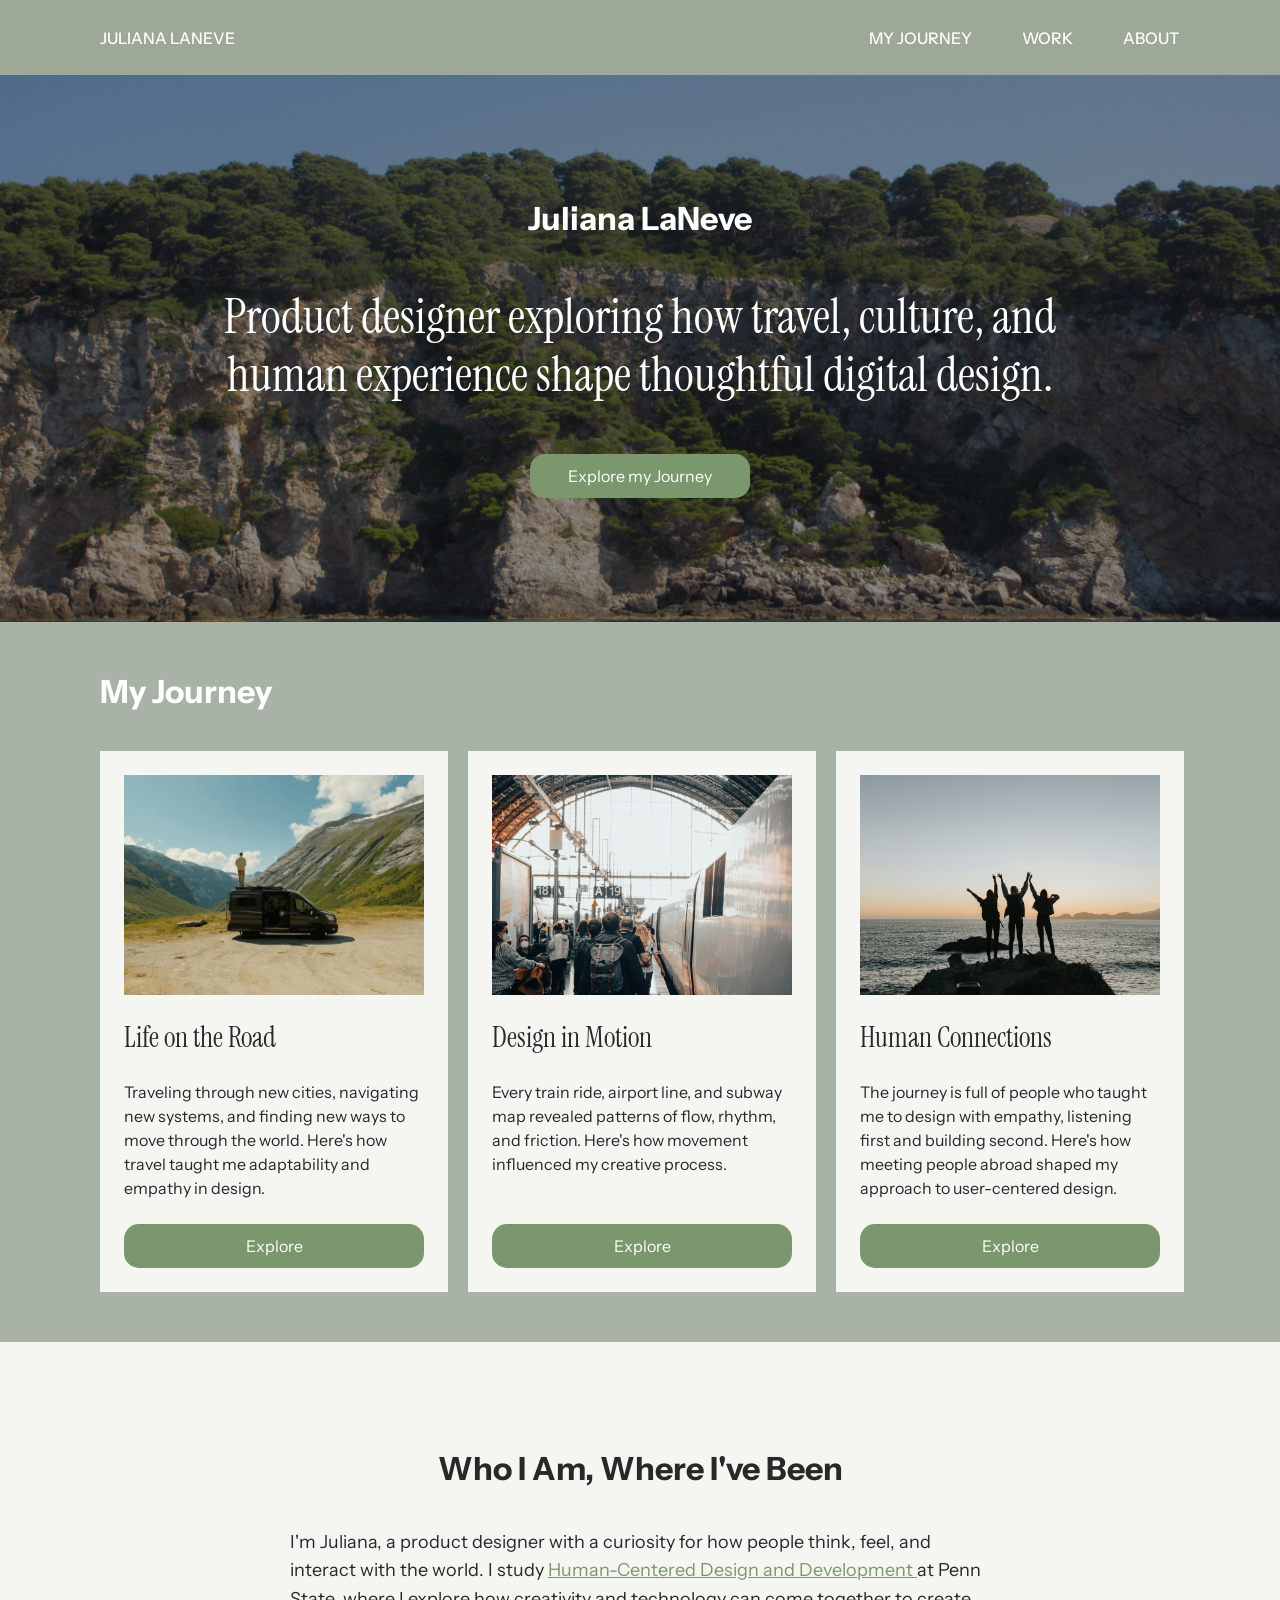
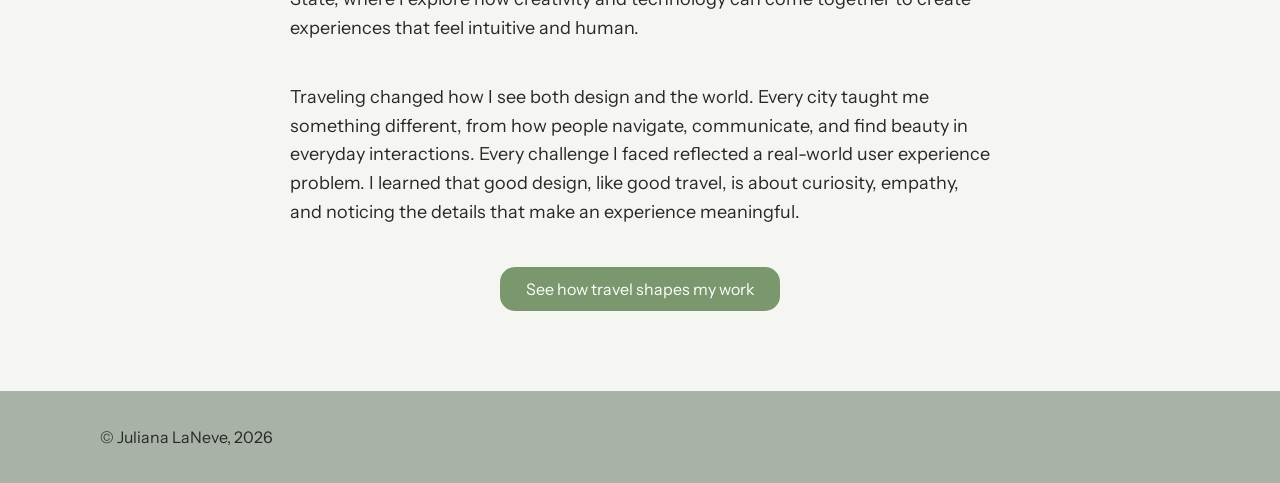
==== index.html @ 27278497 "first commit" ====
<!DOCTYPE html>
<html lang="en">
  <head>
    <meta charset="UTF-8" />
    <meta name="viewport" content="width=device-width, initial-scale=1.0" />
    <title>Juliana LaNeve</title>

    <link rel="stylesheet" href="styles.css" />

    <link
      rel="icon"
      href="data:image/svg+xml,<svg xmlns='http://www.w3.org/2000/svg' viewBox='0 0 100 100'><rect width='100' height='100' rx='22' fill='%23ecfdf5'/><path d='M78 20C42 20 22 38 22 62c0 8 3 14 3 14s16-30 52-42c0 0-26 16-38 42 22 8 43-6 47-30 2-13-8-26-8-26Z' fill='%23059669'/></svg>"
    />

    <link rel="preconnect" href="https://fonts.googleapis.com" />
    <link rel="preconnect" href="https://fonts.gstatic.com" crossorigin />
    <link
      href="https://fonts.googleapis.com/css2?family=Instrument+Sans:ital,wght@0,400..700;1,400..700&family=Instrument+Serif:ital@0;1&display=swap"
      rel="stylesheet"
    />
  </head>

  <body>
    <nav>
      <a href="#Home" class="logo-link">
        <h1>JULIANA LANEVE</h1>
      </a>

      <ul class="menu">
        <li><a href="#Journey">MY JOURNEY</a></li>
        <li><a href="#Work">WORK</a></li>
        <li><a href="#About">ABOUT</a></li>
      </ul>
    </nav>

    <section class="hero">
      <div class="hero-content">
        <h2>Juliana LaNeve</h2>

        <h3>
          Product designer exploring how travel, culture, and human experience
          shape thoughtful digital design.
        </h3>

        <a href="#Journey">
          <button>Explore my Journey</button>
        </a>
      </div>
    </section>

    <section id="Journey">
      <h2>My Journey</h2>

      <div class="card-list">
        <div class="card">
          <img src="images/van_pic.png" alt="Life on the Road" />

          <h3>Life on the Road</h3>

          <p>
            Traveling through new cities, navigating new systems, and finding
            new ways to move through the world. Here's how travel taught me
            adaptability and empathy in design.
          </p>

          <button>Explore</button>
        </div>

        <div class="card">
          <img src="images/transport_pic.jpg" alt="Design in Motion" />

          <h3>Design in Motion</h3>

          <p>
            Every train ride, airport line, and subway map revealed patterns of
            flow, rhythm, and friction. Here's how movement influenced my
            creative process.
          </p>

          <button>Explore</button>
        </div>

        <div class="card">
          <img
            src="images/connections_pic.jpg"
            alt="Human Connections"
            class="connections-img"
          />

          <h3>Human Connections</h3>

          <p>
            The journey is full of people who taught me to design with empathy,
            listening first and building second. Here's how meeting people
            abroad shaped my approach to user-centered design.
          </p>

          <button>Explore</button>
        </div>
      </div>
    </section>

    <section id="About">
      <div class="about-content">
        <h2>Who I Am, Where I've Been</h2>

        <p>
          I'm Juliana, a product designer with a curiosity for how people think,
          feel, and interact with the world. I study
          <a
            href="https://bulletins.psu.edu/undergraduate/colleges/information-sciences-technology/human-centered-design-development-bs/"
            target="_blank"
          >
            Human-Centered Design and Development
          </a>
          at Penn State, where I explore how creativity and technology can come
          together to create experiences that feel intuitive and human.
        </p>

        <p>
          Traveling changed how I see both design and the world. Every city
          taught me something different, from how people navigate, communicate,
          and find beauty in everyday interactions. Every challenge I faced
          reflected a real-world user experience problem. I learned that good
          design, like good travel, is about curiosity, empathy, and noticing
          the details that make an experience meaningful.
        </p>

        <button>See how travel shapes my work</button>
      </div>
    </section>

    <footer>
      <p>© Juliana LaNeve, 2026</p>
    </footer>
  </body>
</html>
---- styles.css ----
html {
  scroll-behavior: smooth;
}

body {
  margin: 0;
  background-color: #e8eae3;
  color: #282828;
  font-family: "Instrument Sans", sans-serif;
}

/* ---------------- NAVBAR ---------------- */

nav {
  display: flex;
  justify-content: space-between;
  align-items: center;

  height: 75px;
  padding: 0 100px;

  background: #9da897;
  box-shadow: 0 1px 5.3px rgba(0, 0, 0, 1);
}

.logo-link {
  text-decoration: none;
  color: inherit;
  transition: opacity 0.3s ease;
}

.logo-link:hover {
  opacity: 0.8;
}


nav h1 { /* Juliana LaNeve button - home */
  margin: 0;

  color: white;
  font-family: "Instrument Sans", sans-serif;
  font-size: 16px;
  font-weight: 500;
}

.menu {
  display: flex;
  gap: 50px;

  margin: 0;
  padding: 0;
  list-style: none;
}

.menu a { /* navbar buttons */
  color: white;
  text-decoration: none;

  font-family: "Instrument Sans", sans-serif;
  font-size: 16px;
  font-weight: 500;
  transition: opacity 0.3s ease;
}

.menu a:hover {
  opacity: 0.8;
}

/* ---------------- HERO ---------------- */

.hero {
  display: flex;
  justify-content: center;
  align-items: center;

  height: 447px;
  padding: 50px;

  background-image: linear-gradient(
      rgba(0, 0, 0, 0.45),
      rgba(0, 0, 0, 0.45)
    ),
    url("images/mountains_pic.jpg");

  background-size: cover;
  background-position: center;
}

.hero-content {
  display: flex;
  flex-direction: column;
  justify-content: center;
  align-items: center;

  max-width: 872px;
  gap: 50px;
  text-align: center;
}

.hero h2 {
  margin: 0;

  color: white;
  font-size: 32px;
  font-weight: 700;
}

.hero h3 {
  margin: 0;

  color: white;

  font-family: "Instrument Serif", serif;
  font-size: 48px;
  font-weight: 400;
  line-height: 1.2;
}

/* ---------------- BUTTONS ---------------- */

button {
  width: 220px;
  height: 44px;

  border: none;
  border-radius: 15px;

  background: #7b976d;
  color: white;

  font-family: "Instrument Sans", sans-serif;
  font-size: 16px;

  cursor: pointer;

  transition: 0.3s;
}

button:hover {
  background: #627b56;
}

/* ---------------- JOURNEY ---------------- */

#Journey {
  background-color: #a9b2a6;

  padding: 50px 100px;
}

#Journey h2 {
  color: white;

  margin-top: 0;
  margin-bottom: 40px;

  font-size: 32px;
  font-weight: 700;
}

.card-list {
  display: flex;
  gap: 20px;
}

.card {
  display: flex;
  flex-direction: column;

  min-width: 300px;
  flex: 1;

  gap: 24px;
  padding: 24px;

  background: #f5f5f2;
  overflow: hidden;
}

.card img {
  width: 100%;
  height: 220px;
  object-fit: cover;
}

/* connections image crop */
.connections-img {
  object-position: center bottom;
}

.card h3 {
  margin: 0;

  font-family: "Instrument Serif", serif;
  font-size: 28px;
  font-weight: 400;

  color: #282828;
}

.card p {
  margin: 0;

  color: #282828;

  line-height: 1.5;
  flex-grow: 1;
}

.card button {
  width: 100%;
}

/* ---------------- ABOUT ---------------- */

#About {
  background: #f5f5f2;

  padding: 80px 100px;
}

.about-content {
  max-width: 700px;
  margin: 0 auto;

  text-align: center;
}

.about-content h2 {
  font-size: 32px;
  font-weight: 700;

  margin-bottom: 40px;
}

.about-content p {
  font-size: 18px;
  line-height: 1.6;

  text-align: left;

  margin-bottom: 40px;
}

.about-content a {
  color: #7b976d;
}

.about-content button {
  width: 280px;
}

/* ---------------- FOOTER ---------------- */

footer {
  background: #a9b2a6;

  padding: 20px 100px;

  color: #282828;
}

/* ---------------- RESPONSIVE ---------------- */

@media (max-width: 900px) {
  nav {
    flex-direction: column;
    justify-content: center;
    gap: 15px;

    padding: 20px;
    height: auto;
  }

  .menu {
    gap: 20px;
  }

  .hero h3 {
    font-size: 42px;
  }

  #Journey,
  #About {
    padding: 40px 20px;
  }

  .card-list {
    flex-direction: column;
  }
}
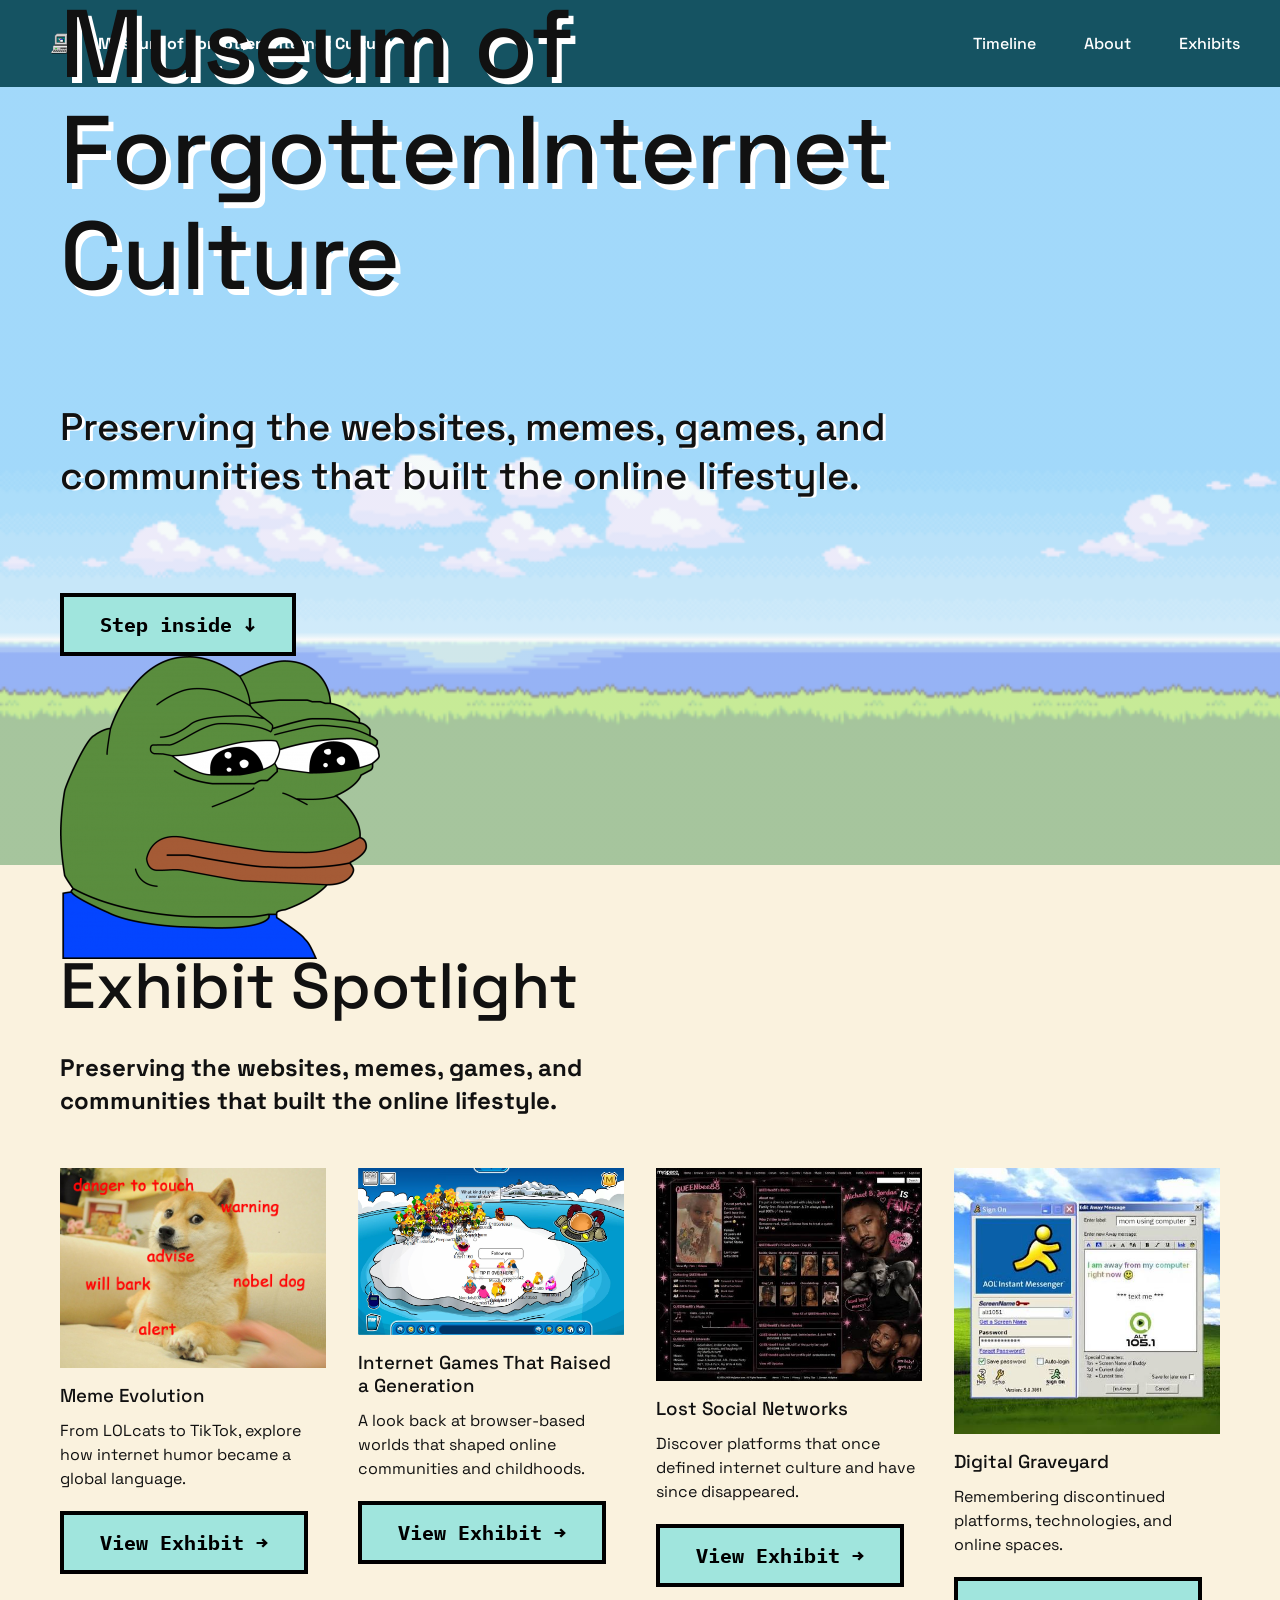
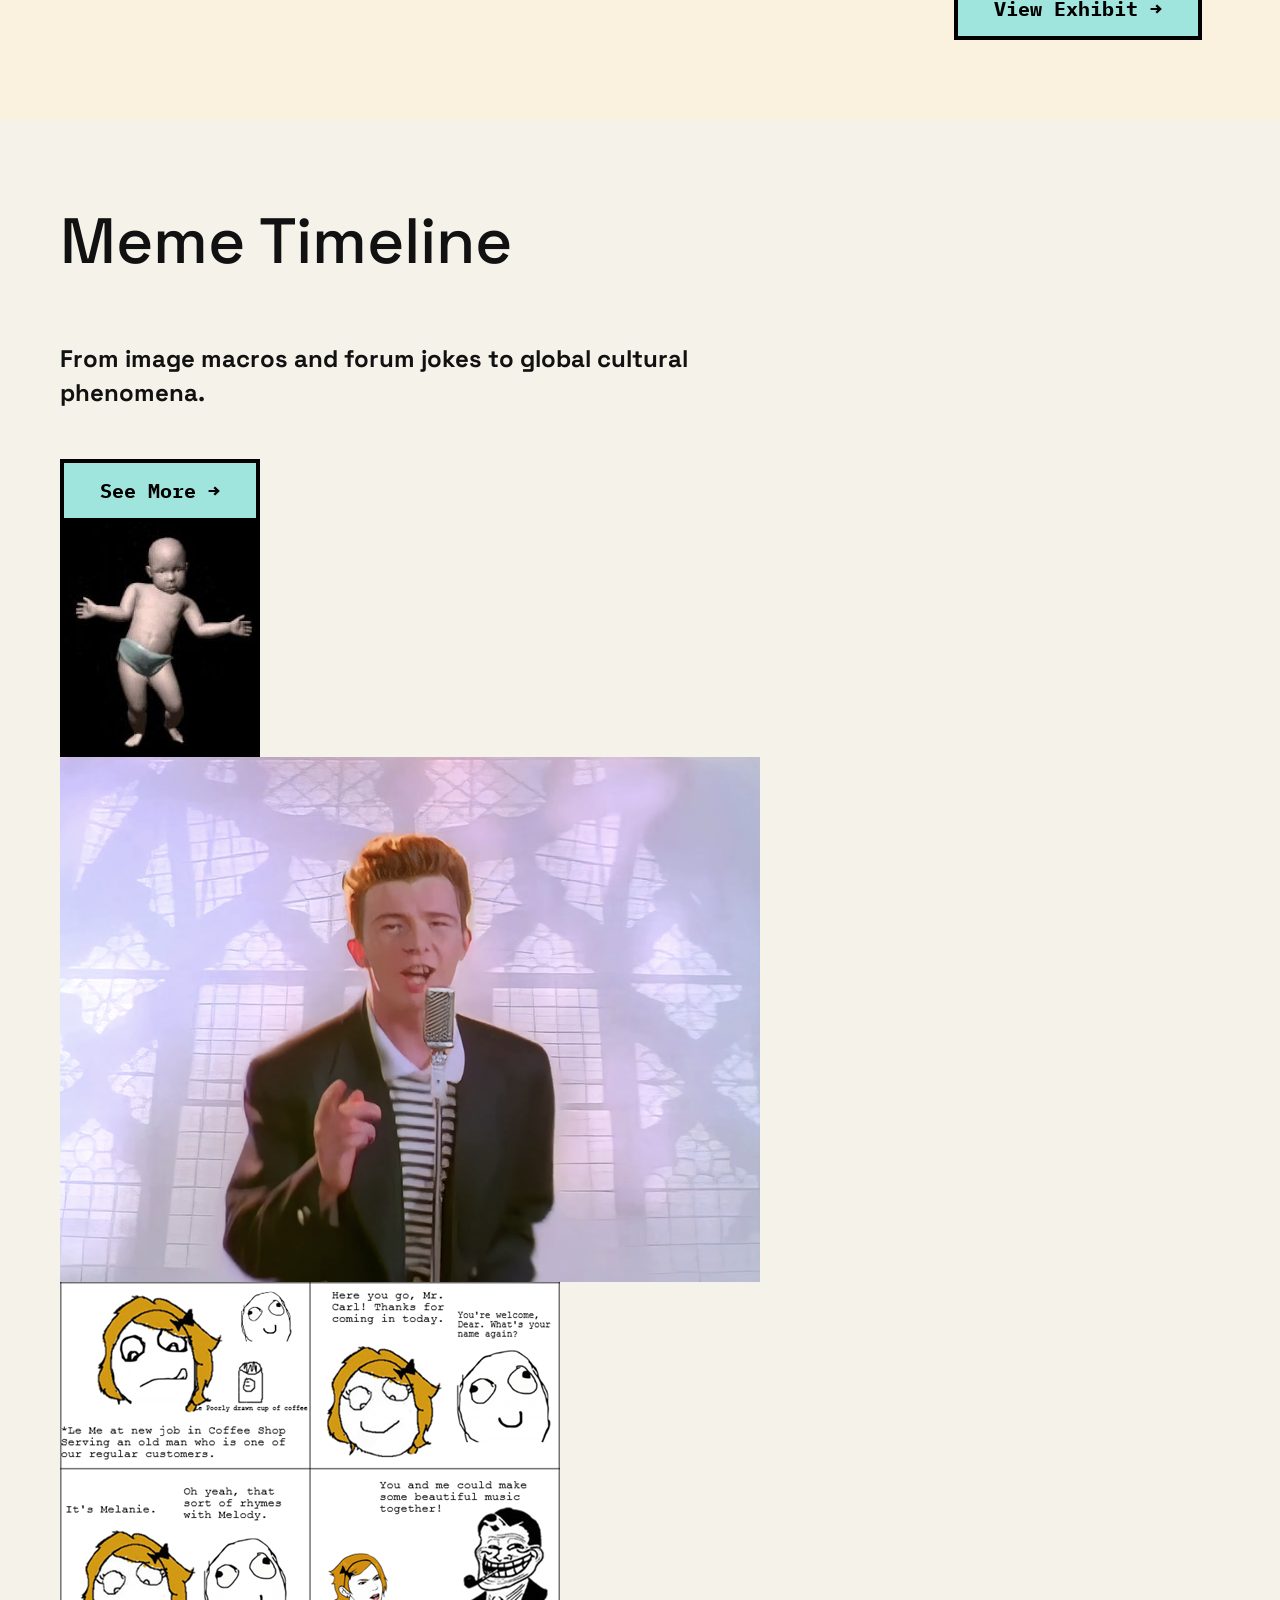
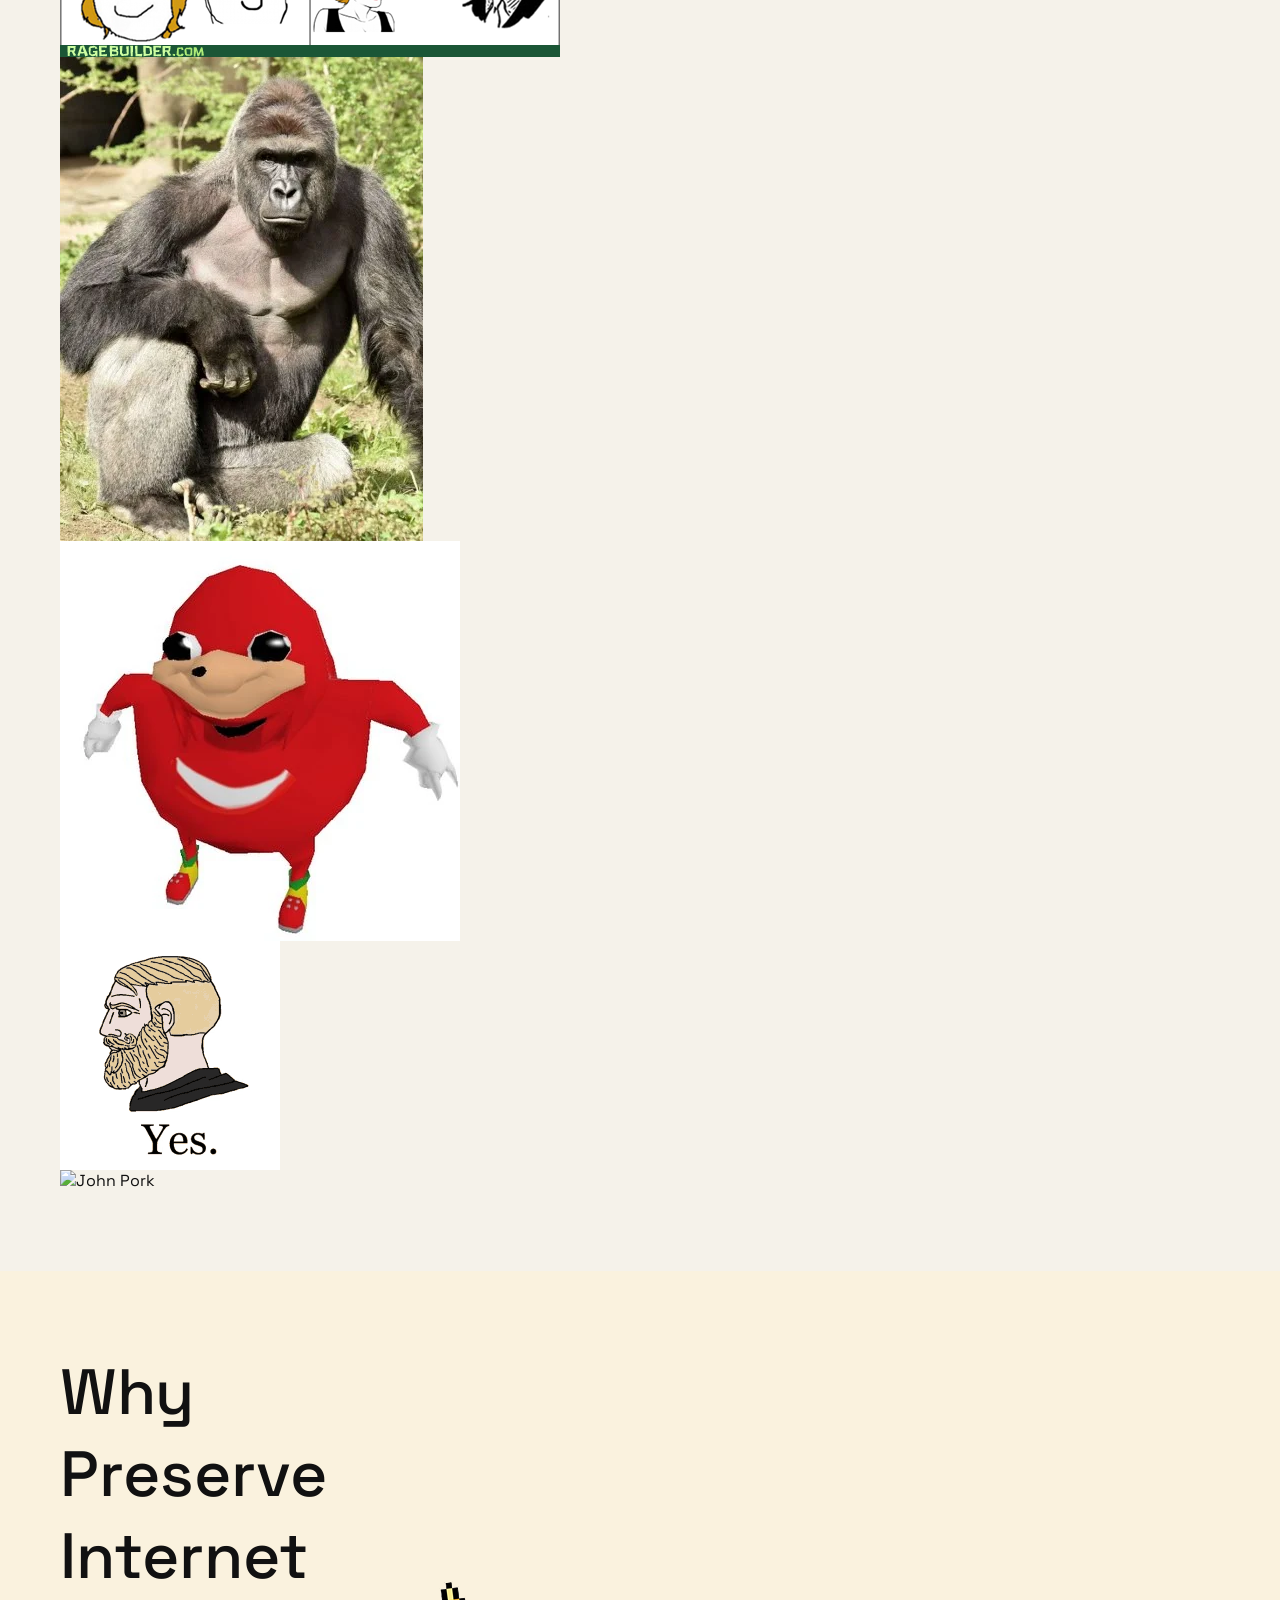
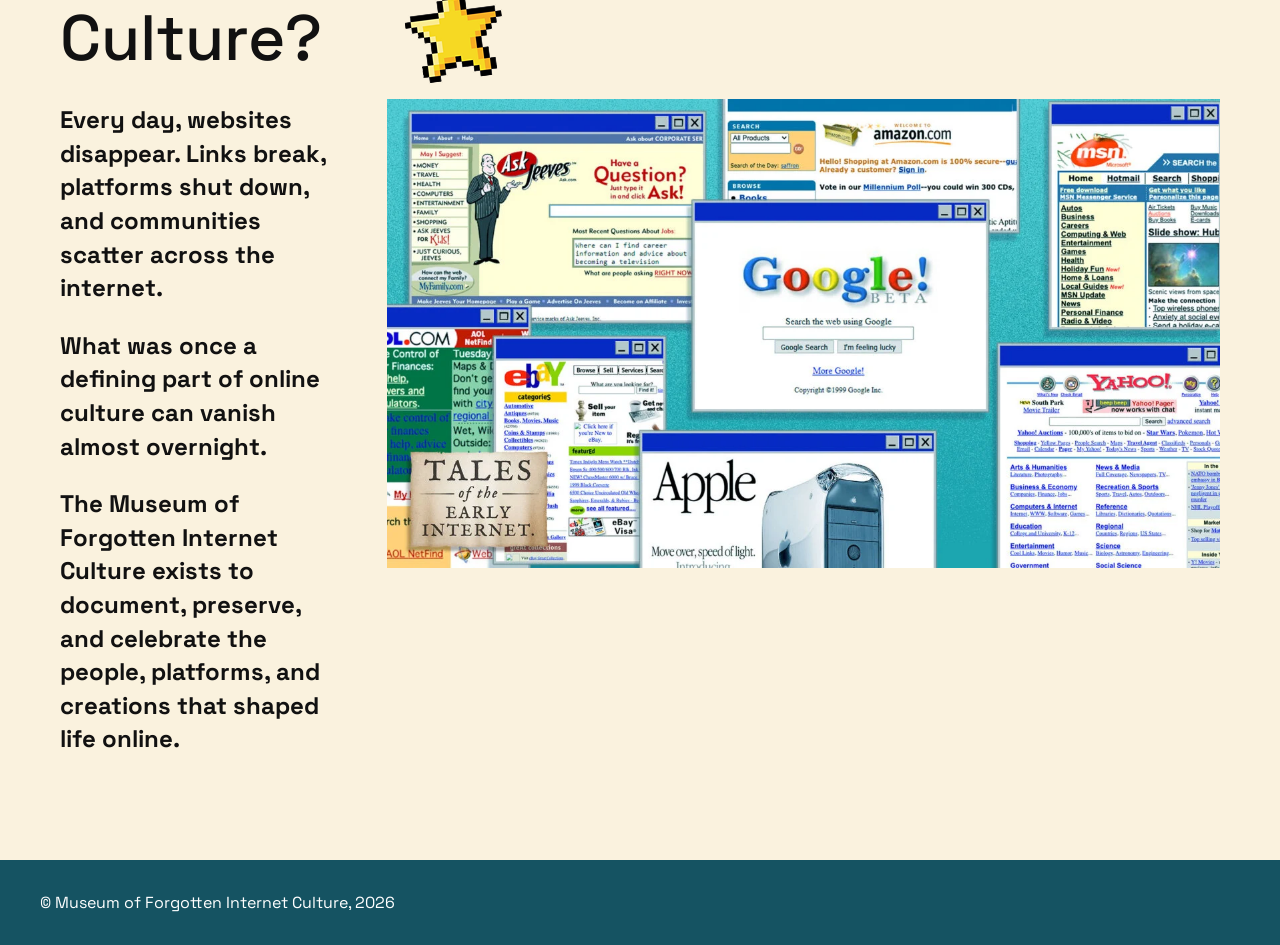
==== commit e432229d: "fix" ====
--- a/index.html
+++ b/index.html
@@ -1,137 +1,164 @@
 <!DOCTYPE html>
 <html lang="en">
-  <head>
-    <meta charset="UTF-8" />
-    <meta name="viewport" content="width=device-width, initial-scale=1.0" />
-    <title>Juliana LaNeve</title>
+<head>
+    <meta charset="UTF-8">
+    <meta name="viewport" content="width=device-width, initial-scale=1.0">
+    <title>Museum of Forgotten Internet Culture</title>
 
-    <link rel="stylesheet" href="styles.css" />
+    <link rel="stylesheet" href="styles.css">
+    <link rel="stylesheet" href="home.css">
 
-    <link
-      rel="icon"
-      href="data:image/svg+xml,<svg xmlns='http://www.w3.org/2000/svg' viewBox='0 0 100 100'><rect width='100' height='100' rx='22' fill='%23ecfdf5'/><path d='M78 20C42 20 22 38 22 62c0 8 3 14 3 14s16-30 52-42c0 0-26 16-38 42 22 8 43-6 47-30 2-13-8-26-8-26Z' fill='%23059669'/></svg>"
-    />
+    <link rel="preconnect" href="https://fonts.googleapis.com">
+    <link rel="preconnect" href="https://fonts.gstatic.com" crossorigin>
 
-    <link rel="preconnect" href="https://fonts.googleapis.com" />
-    <link rel="preconnect" href="https://fonts.gstatic.com" crossorigin />
-    <link
-      href="https://fonts.googleapis.com/css2?family=Instrument+Sans:ital,wght@0,400..700;1,400..700&family=Instrument+Serif:ital@0;1&display=swap"
-      rel="stylesheet"
-    />
-  </head>
+    <link href="https://fonts.googleapis.com/css2?family=IBM+Plex+Mono:wght@700&family=Space+Grotesk:wght@400;500;700&display=swap" rel="stylesheet">
+</head>
 
-  <body>
-    <nav>
-      <a href="#Home" class="logo-link">
-        <h1>JULIANA LANEVE</h1>
-      </a>
+<body>
 
-      <ul class="menu">
-        <li><a href="#Journey">MY JOURNEY</a></li>
-        <li><a href="#Work">WORK</a></li>
-        <li><a href="#About">ABOUT</a></li>
-      </ul>
-    </nav>
+    <!-- NAVBAR -->
+
+    <header class="navbar">
+        <a href="home.html" class="logo">
+            <img src="images/icon1.png" alt="Museum Logo">
+            <span>Museum of Forgotten Internet Culture</span>
+        </a>
+
+        <nav>
+            <ul class="nav-links">
+                <li><a href="#timeline">Timeline</a></li>
+                <li><a href="#about">About</a></li>
+                <li><a href="#exhibits">Exhibits</a></li>
+            </ul>
+        </nav>
+    </header>
+
+
+    <!-- HERO -->
 
     <section class="hero">
-      <div class="hero-content">
-        <h2>Juliana LaNeve</h2>
+        <div class="hero-content">
+            <h1>Museum of ForgottenInternet Culture</h1>
+            <p>Preserving the websites, memes, games, and communities that built the online lifestyle.</p>
 
-        <h3>
-          Product designer exploring how travel, culture, and human experience
-          shape thoughtful digital design.
-        </h3>
+            <button class="retro-btn">Step inside ↓</button>
+        </div>
+        <img src="images/pepe.png" alt="Pepe" class="hero-pepe">
 
-        <a href="#Journey">
-          <button>Explore my Journey</button>
-        </a>
-      </div>
     </section>
 
-    <section id="Journey">
-      <h2>My Journey</h2>
 
-      <div class="card-list">
-        <div class="card">
-          <img src="images/van_pic.png" alt="Life on the Road" />
+    <!-- EXHIBITS -->
 
-          <h3>Life on the Road</h3>
+    <section class="section" id="exhibits">
+        <h2 class="section-title">Exhibit Spotlight</h2>
+        <p class="section-body">Preserving the websites, memes, games, and communities that built the online lifestyle.</p>
 
-          <p>
-            Traveling through new cities, navigating new systems, and finding
-            new ways to move through the world. Here's how travel taught me
-            adaptability and empathy in design.
-          </p>
+        <div class="card-grid">
 
-          <button>Explore</button>
+            <article class="card">
+                <img src="images/doge.jpg" alt="Doge">
+
+                <h3>Meme Evolution</h3>
+                <p>From LOLcats to TikTok, explore how internet humor became a global language.</p>
+
+                <button class="retro-btn">View Exhibit →</button>
+            </article>
+
+            <article class="card">
+                <img src="images/club_penguin.png" alt="Club Penguin">
+
+                <h3>Internet Games That Raised a Generation</h3>
+                <p>A look back at browser-based worlds that shaped online communities and childhoods.</p>
+
+                <button class="retro-btn">View Exhibit →</button>
+            </article>
+
+            <article class="card">
+                <img src="images/myspace.jpg" alt="MySpace">
+
+                <h3>Lost Social Networks</h3>
+                <p>Discover platforms that once defined internet culture and have since disappeared.</p>
+
+                <button class="retro-btn">View Exhibit →</button>
+            </article>
+
+            <article class="card">
+                <img src="images/aolimage.jpg" alt="AOL">
+
+                <h3>Digital Graveyard</h3>
+                <p>Remembering discontinued platforms, technologies, and online spaces.</p>
+
+                <button class="retro-btn">View Exhibit →</button>
+            </article>
+
         </div>
 
-        <div class="card">
-          <img src="images/transport_pic.jpg" alt="Design in Motion" />
+    </section>
 
-          <h3>Design in Motion</h3>
 
-          <p>
-            Every train ride, airport line, and subway map revealed patterns of
-            flow, rhythm, and friction. Here's how movement influenced my
-            creative process.
-          </p>
+    <!-- TIMELINE -->
 
-          <button>Explore</button>
+    <section class="timeline-section" id="timeline">
+
+        <h2 class="section-title"> Meme Timeline</h2>
+        <p class="section-body">From image macros and forum jokes to global cultural phenomena.</p>
+
+        <button class="retro-btn">See More →</button>
+
+        <div class="timeline-container">
+            <div class="timeline-images">
+
+                <img src="images/dance_baby.jpg" alt="Dancing Baby">
+                <img src="images/rickroll.png" alt="Rickroll">
+                <img src="images/rage_comic.png" alt="Rage Comic">
+                <img src="images/harambe_img.png" alt="Harambe">
+                <img src="images/knuckles_image.png" alt="Knuckles">
+                <img src="images/yes_image.png" alt="Yes">
+                <img src="johnpork.png" alt="John Pork">
+
+            </div>
         </div>
 
-        <div class="card">
-          <img
-            src="images/connections_pic.jpg"
-            alt="Human Connections"
-            class="connections-img"
-          />
-
-          <h3>Human Connections</h3>
-
-          <p>
-            The journey is full of people who taught me to design with empathy,
-            listening first and building second. Here's how meeting people
-            abroad shaped my approach to user-centered design.
-          </p>
-
-          <button>Explore</button>
-        </div>
-      </div>
     </section>
 
-    <section id="About">
-      <div class="about-content">
-        <h2>Who I Am, Where I've Been</h2>
 
-        <p>
-          I'm Juliana, a product designer with a curiosity for how people think,
-          feel, and interact with the world. I study
-          <a
-            href="https://bulletins.psu.edu/undergraduate/colleges/information-sciences-technology/human-centered-design-development-bs/"
-            target="_blank"
-          >
-            Human-Centered Design and Development
-          </a>
-          at Penn State, where I explore how creativity and technology can come
-          together to create experiences that feel intuitive and human.
-        </p>
 
-        <p>
-          Traveling changed how I see both design and the world. Every city
-          taught me something different, from how people navigate, communicate,
-          and find beauty in everyday interactions. Every challenge I faced
-          reflected a real-world user experience problem. I learned that good
-          design, like good travel, is about curiosity, empathy, and noticing
-          the details that make an experience meaningful.
-        </p>
+    <!-- ABOUT -->
 
-        <button>See how travel shapes my work</button>
-      </div>
+    <section class="section about-section" id="about">
+
+        <div class="about-text">
+
+            <h2 class="section-title">Why Preserve Internet Culture?</h2>
+
+            <p>Every day, websites disappear. Links break, platforms shut down, 
+                and communities scatter across the internet.
+            </p>
+
+            <p>What was once a defining part of online culture can vanish almost overnight.</p>
+
+            <p>The Museum of Forgotten Internet Culture exists to
+                document, preserve, and celebrate the people,
+                platforms, and creations that shaped life online.
+            </p>
+
+        </div>
+
+        <div class="about-graphics">
+
+            <img src="images/pixelstar.png" alt="Pixel Star" class="star">
+            <img src="images/oldinternet.png" alt="Old Internet" class="oldinternet">
+
+        </div>
+
     </section>
 
-    <footer>
-      <p>© Juliana LaNeve, 2026</p>
-    </footer>
-  </body>
+
+
+    <!-- FOOTER -->
+
+    <footer> © Museum of Forgotten Internet Culture, 2026</footer>
+
+</body>
 </html>
--- a/styles.css
+++ b/styles.css
@@ -1,291 +1,226 @@
+/* =========================
+   RESET
+========================= */
+
+* {
+    margin: 0;
+    padding: 0;
+    box-sizing: border-box;
+}
+
+img {
+    display: block;
+    max-width: 100%;
+}
+
 html {
-  scroll-behavior: smooth;
-}
+    scroll-behavior: smooth;
+}
+
+/* =========================
+   GLOBAL
+========================= */
 
 body {
-  margin: 0;
-  background-color: #e8eae3;
-  color: #282828;
-  font-family: "Instrument Sans", sans-serif;
-}
-
-/* ---------------- NAVBAR ---------------- */
-
-nav {
-  display: flex;
-  justify-content: space-between;
-  align-items: center;
-
-  height: 75px;
-  padding: 0 100px;
-
-  background: #9da897;
-  box-shadow: 0 1px 5.3px rgba(0, 0, 0, 1);
-}
-
-.logo-link {
-  text-decoration: none;
-  color: inherit;
-  transition: opacity 0.3s ease;
-}
-
-.logo-link:hover {
-  opacity: 0.8;
-}
-
-
-nav h1 { /* Juliana LaNeve button - home */
-  margin: 0;
-
-  color: white;
-  font-family: "Instrument Sans", sans-serif;
-  font-size: 16px;
-  font-weight: 500;
-}
-
-.menu {
-  display: flex;
-  gap: 50px;
-
-  margin: 0;
-  padding: 0;
-  list-style: none;
-}
-
-.menu a { /* navbar buttons */
-  color: white;
-  text-decoration: none;
-
-  font-family: "Instrument Sans", sans-serif;
-  font-size: 16px;
-  font-weight: 500;
-  transition: opacity 0.3s ease;
-}
-
-.menu a:hover {
-  opacity: 0.8;
-}
-
-/* ---------------- HERO ---------------- */
-
-.hero {
-  display: flex;
-  justify-content: center;
-  align-items: center;
-
-  height: 447px;
-  padding: 50px;
-
-  background-image: linear-gradient(
-      rgba(0, 0, 0, 0.45),
-      rgba(0, 0, 0, 0.45)
-    ),
-    url("images/mountains_pic.jpg");
-
-  background-size: cover;
-  background-position: center;
-}
-
-.hero-content {
-  display: flex;
-  flex-direction: column;
-  justify-content: center;
-  align-items: center;
-
-  max-width: 872px;
-  gap: 50px;
-  text-align: center;
-}
-
-.hero h2 {
-  margin: 0;
-
-  color: white;
-  font-size: 32px;
-  font-weight: 700;
-}
-
-.hero h3 {
-  margin: 0;
-
-  color: white;
-
-  font-family: "Instrument Serif", serif;
-  font-size: 48px;
-  font-weight: 400;
-  line-height: 1.2;
-}
-
-/* ---------------- BUTTONS ---------------- */
-
-button {
-  width: 220px;
-  height: 44px;
-
-  border: none;
-  border-radius: 15px;
-
-  background: #7b976d;
-  color: white;
-
-  font-family: "Instrument Sans", sans-serif;
-  font-size: 16px;
-
-  cursor: pointer;
-
-  transition: 0.3s;
-}
-
-button:hover {
-  background: #627b56;
-}
-
-/* ---------------- JOURNEY ---------------- */
-
-#Journey {
-  background-color: #a9b2a6;
-
-  padding: 50px 100px;
-}
-
-#Journey h2 {
-  color: white;
-
-  margin-top: 0;
-  margin-bottom: 40px;
-
-  font-size: 32px;
-  font-weight: 700;
-}
-
-.card-list {
-  display: flex;
-  gap: 20px;
-}
-
-.card {
-  display: flex;
-  flex-direction: column;
-
-  min-width: 300px;
-  flex: 1;
-
-  gap: 24px;
-  padding: 24px;
-
-  background: #f5f5f2;
-  overflow: hidden;
-}
-
-.card img {
-  width: 100%;
-  height: 220px;
-  object-fit: cover;
-}
-
-/* connections image crop */
-.connections-img {
-  object-position: center bottom;
-}
-
-.card h3 {
-  margin: 0;
-
-  font-family: "Instrument Serif", serif;
-  font-size: 28px;
-  font-weight: 400;
-
-  color: #282828;
-}
-
-.card p {
-  margin: 0;
-
-  color: #282828;
-
-  line-height: 1.5;
-  flex-grow: 1;
-}
-
-.card button {
-  width: 100%;
-}
-
-/* ---------------- ABOUT ---------------- */
-
-#About {
-  background: #f5f5f2;
-
-  padding: 80px 100px;
-}
-
-.about-content {
-  max-width: 700px;
-  margin: 0 auto;
-
-  text-align: center;
-}
-
-.about-content h2 {
-  font-size: 32px;
-  font-weight: 700;
-
-  margin-bottom: 40px;
-}
-
-.about-content p {
-  font-size: 18px;
-  line-height: 1.6;
-
-  text-align: left;
-
-  margin-bottom: 40px;
-}
-
-.about-content a {
-  color: #7b976d;
-}
-
-.about-content button {
-  width: 280px;
-}
-
-/* ---------------- FOOTER ---------------- */
+    background: #FAF2DE;
+    color: #111111;
+    font-family: "Space Grotesk", sans-serif;
+    overflow-x: hidden;
+}
+
+main {
+    width: 100%;
+}
+
+section {
+    width: 100%;
+}
+
+a {
+    text-decoration: none;
+    color: inherit;
+}
+
+ul {
+    list-style: none;
+}
+
+/* =========================
+   TYPOGRAPHY
+========================= */
+
+h1,
+h2,
+h3,
+h4 {
+    font-weight: 500;
+}
+
+.section-title {
+    color: #111111;
+    font-size: clamp(2.5rem, 5vw, 4rem);
+    font-weight: 500;
+}
+
+.section-body {
+    color: #111111;
+    font-size: 24px;
+    font-weight: 700;
+    line-height: 1.4;
+}
+
+/* =========================
+   NAVBAR
+========================= */
+
+.navbar {
+    background: #155362;
+
+    display: flex;
+    justify-content: space-between;
+    align-items: center;
+
+    padding: 24px 40px;
+}
+
+.logo {
+    display: flex;
+    align-items: center;
+    gap: 16px;
+
+    color: #FFF;
+    font-size: 16px;
+    font-weight: 700;
+}
+
+.logo img {
+    width: 42px;
+    height: auto;
+}
+
+.nav-links {
+    display: flex;
+    align-items: center;
+    gap: 48px;
+}
+
+.nav-links a {
+    color: #FFF;
+    font-size: 16px;
+    font-weight: 500;
+
+    transition: opacity 0.2s ease;
+}
+
+.nav-links a:hover {
+    opacity: .8;
+}
+
+/* =========================
+   BUTTONS
+========================= */
+
+.retro-btn {
+    display: flex;
+    align-items: center;
+    gap: 10px;
+
+    padding: 14px 36px;
+
+    background: #A0E5DD;
+    border: 4px solid #000;
+
+    color: #000;
+    text-align: center;
+
+    font-family: "IBM Plex Mono", monospace;
+    font-size: 20px;
+    font-weight: 700;
+
+    cursor: pointer;
+
+    transition: transform .15s ease;
+}
+
+.retro-btn:hover {
+    transform: translate(-3px, -3px);
+}
+
+/* =========================
+   IMAGE FRAME
+========================= */
+
+.framed-image {
+    border: 4px solid #111111;
+}
+
+.framed-image-shadow {
+    border: 4px solid #111111;
+    box-shadow: 8px 8px 0 #111111;
+}
+
+/* =========================
+   FOOTER
+========================= */
 
 footer {
-  background: #a9b2a6;
-
-  padding: 20px 100px;
-
-  color: #282828;
-}
-
-/* ---------------- RESPONSIVE ---------------- */
-
-@media (max-width: 900px) {
-  nav {
-    flex-direction: column;
-    justify-content: center;
-    gap: 15px;
-
-    padding: 20px;
-    height: auto;
-  }
-
-  .menu {
-    gap: 20px;
-  }
-
-  .hero h3 {
-    font-size: 42px;
-  }
-
-  #Journey,
-  #About {
-    padding: 40px 20px;
-  }
-
-  .card-list {
-    flex-direction: column;
-  }
+    background: #155362;
+    color: white;
+
+    padding: 32px 40px;
+
+    font-size: 16px;
+}
+
+/* =========================
+   TABLET
+========================= */
+
+@media (max-width: 1100px) {
+
+    .nav-links {
+        gap: 28px;
+    }
+
+    .section-body {
+        font-size: 20px;
+    }
+}
+
+/* =========================
+   MOBILE
+========================= */
+
+@media (max-width: 768px) {
+
+    .navbar {
+        flex-direction: column;
+        gap: 20px;
+
+        padding: 20px;
+    }
+
+    .logo {
+        text-align: center;
+    }
+
+    .nav-links {
+        gap: 20px;
+        flex-wrap: wrap;
+        justify-content: center;
+    }
+
+    .retro-btn {
+        font-size: 16px;
+        padding: 12px 24px;
+    }
+
+    footer {
+        padding: 24px;
+        text-align: center;
+    }
+
+    .section-body {
+        font-size: 18px;
+    }
 }
--- a/home.css
+++ b/home.css
@@ -0,0 +1,329 @@
+/* RESET */
+
+* {
+    margin: 0;
+    padding: 0;
+    box-sizing: border-box;
+}
+
+body {
+    background: #FAF2DE;
+    color: #111111;
+    font-family: "Space Grotesk", sans-serif;
+    overflow-x: hidden;
+}
+
+
+/* HERO */
+
+.hero {
+    height: 778px;
+
+    display: flex;
+    justify-content: center;
+    align-items: flex-start;
+    flex-direction: column;
+
+    padding: 60px;
+
+    background-image:
+        linear-gradient(
+            rgba(255,255,255,.5),
+            rgba(255,255,255,.5)
+        ),
+        url("/images/hero_bg.png");
+
+    background-size: cover;
+    background-position: center;
+    background-repeat: no-repeat;
+    
+}
+
+.hero-content {
+    display: flex;
+    flex-direction: column;
+    align-items: flex-start;
+    gap: 93px;
+}
+
+.hero h1 {
+    max-width: 1060px;
+
+    color: #111;
+
+    font-size: clamp(3rem, 8vw, 6rem);
+    font-weight: 500;
+    line-height: 110.878%;
+
+    text-shadow: 5px 6px 0 #FFF;
+}
+
+.hero p {
+    max-width: 1004px;
+
+    color: #111;
+
+    font-size: clamp(1.2rem, 3vw, 2.5rem);
+    font-weight: 500;
+
+    text-shadow: 3px 1px 0 #FFF;
+}
+
+/* BUTTONS */
+
+.retro-btn {
+    display: flex;
+    align-items: center;
+    gap: 10px;
+
+    padding: 14px 36px;
+
+    background: #A0E5DD;
+    border: 4px solid #000;
+
+    color: #000;
+
+    font-family: "IBM Plex Mono", monospace;
+    font-size: 20px;
+    font-weight: 700;
+
+    cursor: pointer;
+}
+
+.retro-btn:hover {
+    background: #95ddd4;
+}
+
+/* GLOBAL SECTIONS */
+
+.section,
+.timeline-section {
+    padding: 80px 60px;
+}
+
+.section-title {
+    color: #111;
+
+    font-size: clamp(2.5rem, 5vw, 4rem);
+    font-weight: 500;
+
+    margin-bottom: 24px;
+}
+
+.section-body {
+    max-width: 664px;
+
+    color: #111;
+
+    font-size: clamp(1rem, 2vw, 1.5rem);
+    font-weight: 700;
+
+    margin-bottom: 50px;
+}
+
+/* EXHIBITS */
+
+.card-grid {
+    display: grid;
+    grid-template-columns: repeat(4, 1fr);
+    gap: 32px;
+}
+
+.card img {
+    width: 100%;
+    display: block;
+
+    margin-bottom: 16px;
+}
+
+.card h3 {
+    margin-bottom: 12px;
+}
+
+.card p {
+    margin-bottom: 20px;
+    line-height: 1.5;
+}
+
+/* =========================
+   TIMELINE
+========================= */
+
+.timeline-section {
+    background: #F5F2EA;
+    padding: 80px 60px;
+}
+
+.timeline-section h2 {
+    font-size: 64px;
+    margin-bottom: 60px;
+}
+
+.timeline {
+    display: flex;
+    justify-content: space-between;
+    gap: 20px;
+
+    position: relative;
+    overflow-x: auto;
+
+    padding-bottom: 20px;
+}
+
+.timeline::before {
+    content: "";
+
+    position: absolute;
+    top: 56px;
+    left: 50px;
+    right: 50px;
+
+    height: 4px;
+
+    background: #7FA5D3;
+}
+
+.era {
+    min-width: 140px;
+
+    display: flex;
+    flex-direction: column;
+    align-items: center;
+
+    text-align: center;
+
+    position: relative;
+    z-index: 2;
+}
+
+.era span {
+    font-size: 14px;
+    font-weight: 700;
+
+    margin-bottom: 12px;
+}
+
+.dot {
+    width: 42px;
+    height: 42px;
+
+    border-radius: 50%;
+
+    background: #A0E5DD;
+    border: 3px solid #155362;
+
+    display: flex;
+    justify-content: center;
+    align-items: center;
+
+    font-size: 12px;
+    font-weight: 700;
+
+    margin-bottom: 16px;
+}
+
+.era h3 {
+    font-size: 16px;
+    margin-bottom: 20px;
+}
+
+.era img {
+    width: 100px;
+    height: 100px;
+
+    object-fit: cover;
+
+    border: 3px solid #111;
+}
+
+/* ABOUT */
+
+.about-section {
+    display: flex;
+    justify-content: space-between;
+    align-items: center;
+    gap: 60px;
+}
+
+.about-text {
+    flex: 1;
+}
+
+.about-text p {
+    margin-bottom: 24px;
+
+    font-size: 24px;
+    font-weight: 700;
+    line-height: 1.4;
+}
+
+.about-image {
+    max-width: 500px;
+    width: 100%;
+}
+
+
+
+/* TABLET */
+
+@media (max-width: 1100px) {
+
+    .card-grid {
+        grid-template-columns: repeat(2, 1fr);
+    }
+
+    .about-section {
+        flex-direction: column;
+        align-items: flex-start;
+    }
+}
+
+/* MOBILE */
+
+@media (max-width: 768px) {
+
+    .navbar {
+        flex-direction: column;
+        gap: 20px;
+    }
+
+    .nav-links {
+        gap: 20px;
+    }
+
+    .hero {
+        min-height: auto;
+        padding: 40px 24px;
+    }
+
+    .hero-content {
+        gap: 40px;
+    }
+
+    .section,
+    .timeline-section {
+        padding: 60px 24px;
+    }
+
+    .card-grid {
+        grid-template-columns: 1fr;
+    }
+
+    .timeline-container {
+        overflow-x: auto;
+        padding: 24px;
+    }
+
+    .section-title {
+        margin-bottom: 16px;
+    }
+
+    .about-text p {
+        font-size: 18px;
+    }
+
+    .retro-btn {
+        font-size: 16px;
+        padding: 12px 24px;
+    }
+}
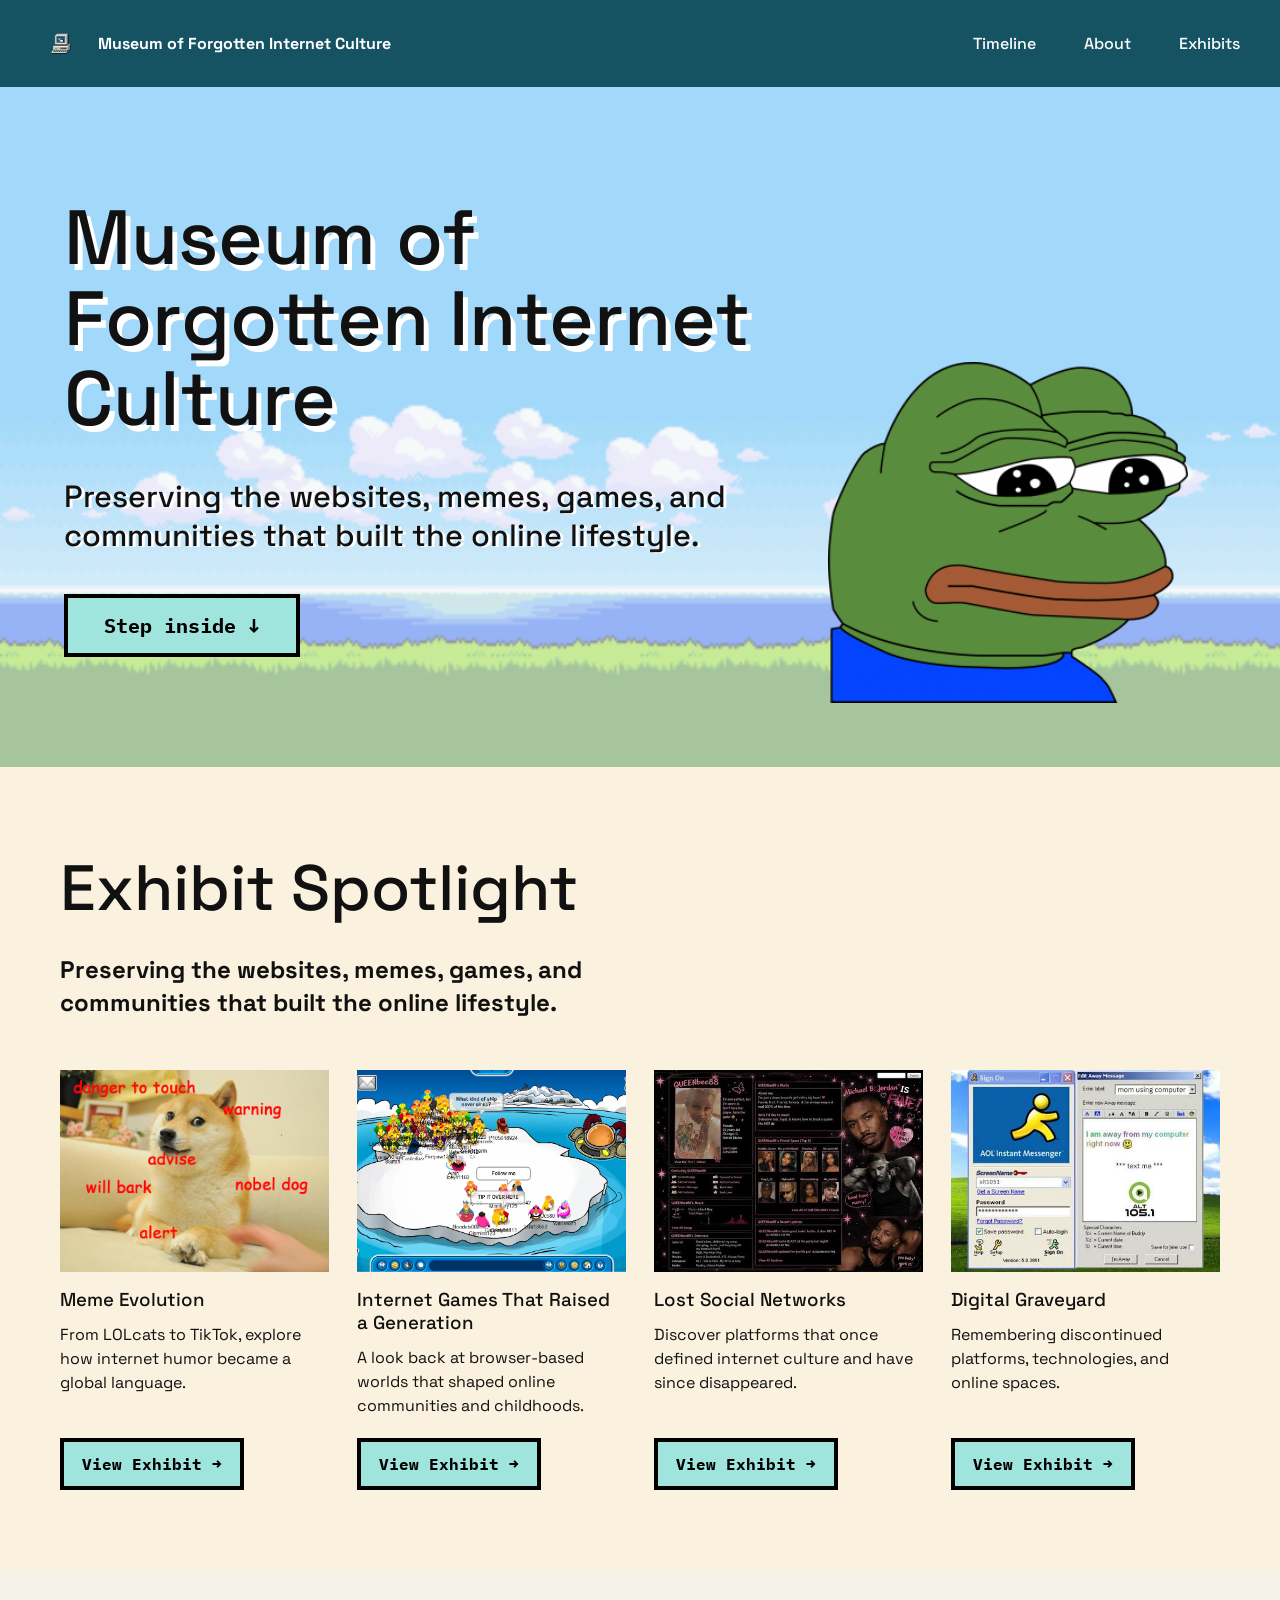
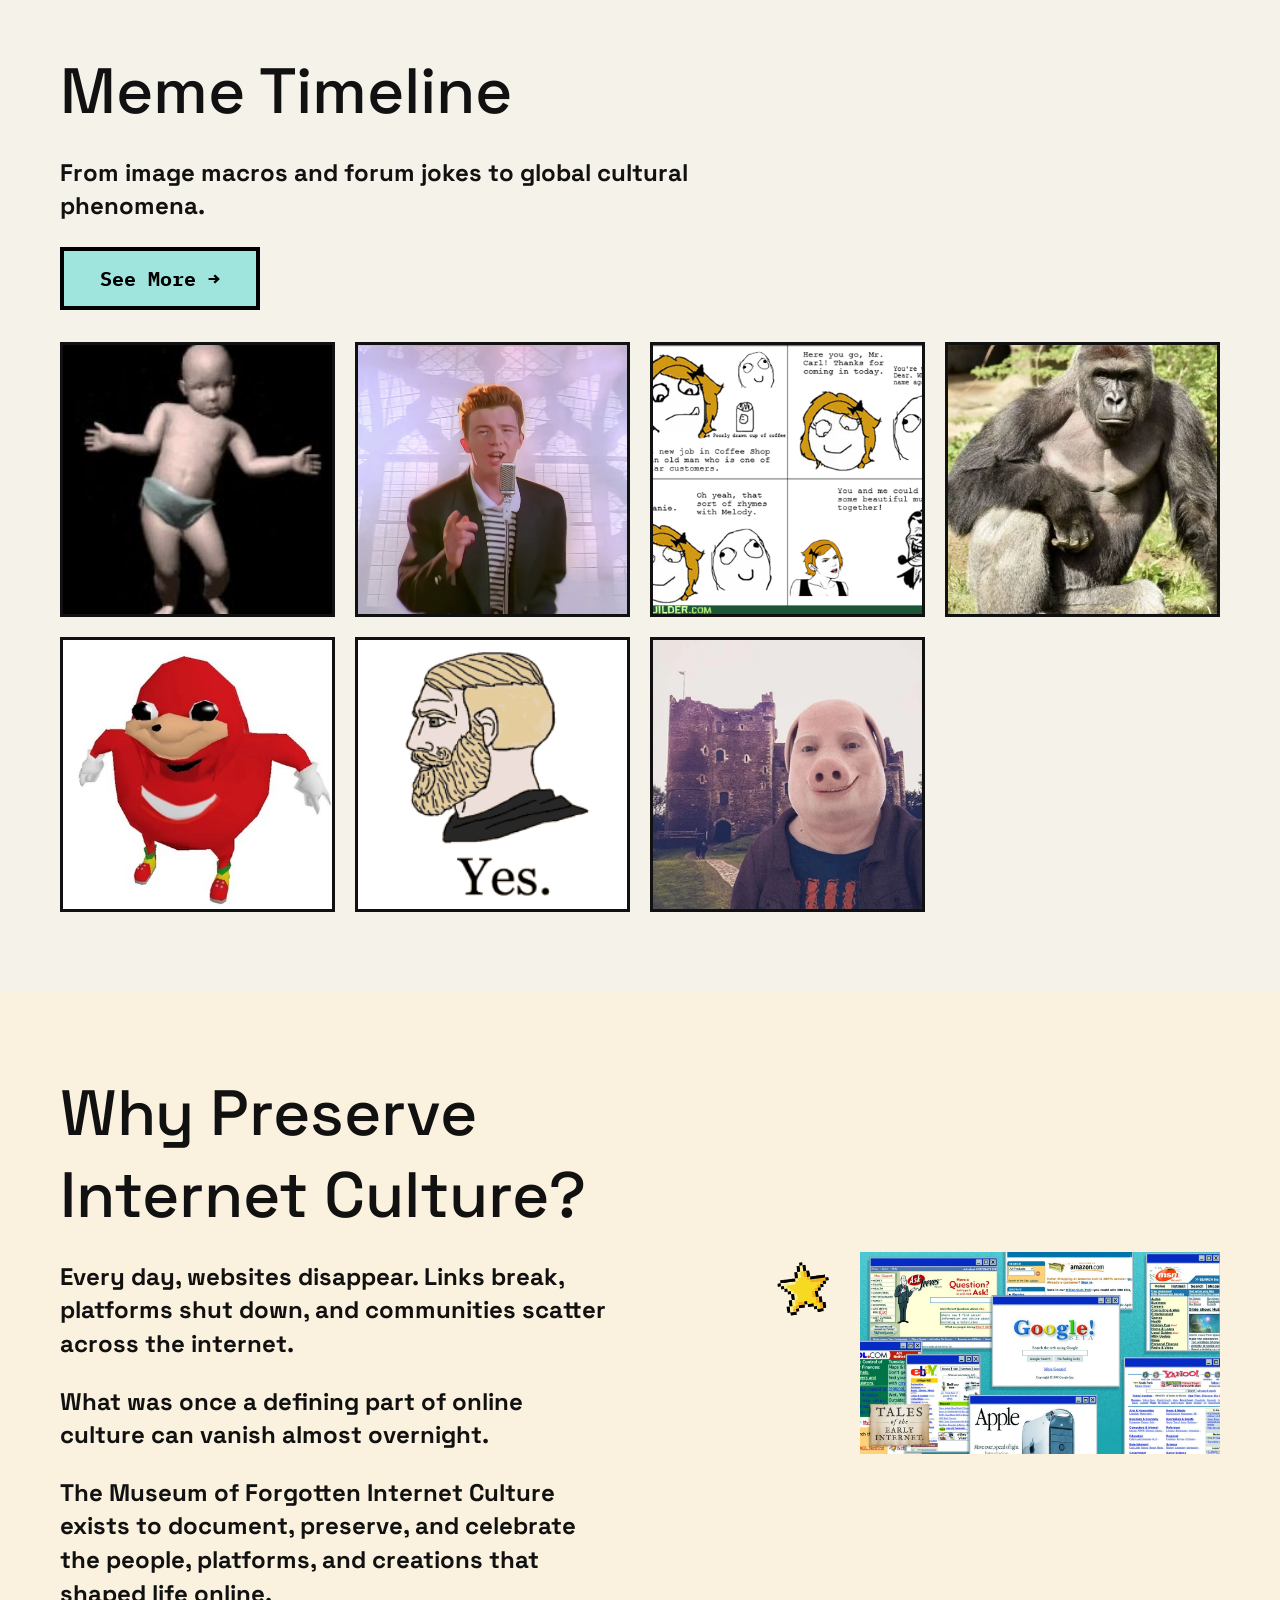
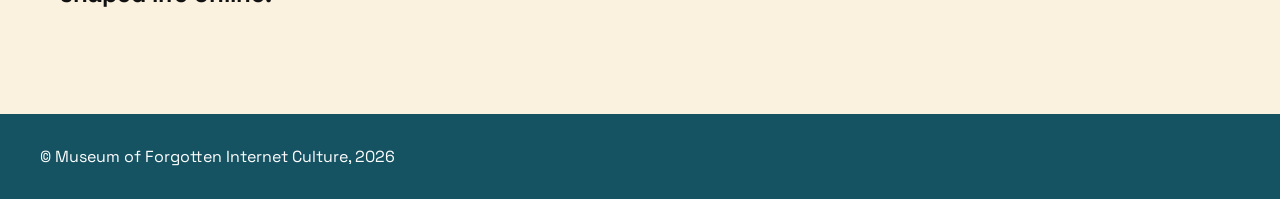
==== commit ed671a29: "homepage fix alignment" ====
--- a/index.html
+++ b/index.html
@@ -19,7 +19,7 @@
     <!-- NAVBAR -->
 
     <header class="navbar">
-        <a href="home.html" class="logo">
+        <a href="index.html" class="logo">
             <img src="images/icon1.png" alt="Museum Logo">
             <span>Museum of Forgotten Internet Culture</span>
         </a>
@@ -38,10 +38,10 @@
 
     <section class="hero">
         <div class="hero-content">
-            <h1>Museum of ForgottenInternet Culture</h1>
+            <h1>Museum of Forgotten Internet Culture</h1>
             <p>Preserving the websites, memes, games, and communities that built the online lifestyle.</p>
 
-            <button class="retro-btn">Step inside ↓</button>
+            <a href="#exhibits" class="retro-btn">Step inside ↓</a>
         </div>
         <img src="images/pepe.png" alt="Pepe" class="hero-pepe">
 
@@ -62,7 +62,7 @@
                 <h3>Meme Evolution</h3>
                 <p>From LOLcats to TikTok, explore how internet humor became a global language.</p>
 
-                <button class="retro-btn">View Exhibit →</button>
+                <a href="interior.html" class="retro-btn">View Exhibit →</a>
             </article>
 
             <article class="card">
@@ -71,7 +71,7 @@
                 <h3>Internet Games That Raised a Generation</h3>
                 <p>A look back at browser-based worlds that shaped online communities and childhoods.</p>
 
-                <button class="retro-btn">View Exhibit →</button>
+                <a href="images/club_penguin.png" class="retro-btn">View Exhibit →</a>
             </article>
 
             <article class="card">
@@ -80,7 +80,7 @@
                 <h3>Lost Social Networks</h3>
                 <p>Discover platforms that once defined internet culture and have since disappeared.</p>
 
-                <button class="retro-btn">View Exhibit →</button>
+                <a href="images/myspace.jpg" class="retro-btn">View Exhibit →</a>
             </article>
 
             <article class="card">
@@ -89,7 +89,7 @@
                 <h3>Digital Graveyard</h3>
                 <p>Remembering discontinued platforms, technologies, and online spaces.</p>
 
-                <button class="retro-btn">View Exhibit →</button>
+                <a href="images/aolimage.jpg" class="retro-btn">View Exhibit →</a>
             </article>
 
         </div>
@@ -104,7 +104,7 @@
         <h2 class="section-title"> Meme Timeline</h2>
         <p class="section-body">From image macros and forum jokes to global cultural phenomena.</p>
 
-        <button class="retro-btn">See More →</button>
+        <a href="interior.html" class="retro-btn">See More →</a>
 
         <div class="timeline-container">
             <div class="timeline-images">
@@ -115,7 +115,7 @@
                 <img src="images/harambe_img.png" alt="Harambe">
                 <img src="images/knuckles_image.png" alt="Knuckles">
                 <img src="images/yes_image.png" alt="Yes">
-                <img src="johnpork.png" alt="John Pork">
+                <img src="images/johnpork.png" alt="John Pork">
 
             </div>
         </div>
--- a/home.css
+++ b/home.css
@@ -17,21 +17,19 @@
 /* HERO */
 
 .hero {
-    height: 778px;
-
-    display: flex;
-    justify-content: center;
-    align-items: flex-start;
-    flex-direction: column;
-
-    padding: 60px;
+    min-height: 680px;
+    display: grid;
+    grid-template-columns: minmax(0, 1.25fr) minmax(220px, .75fr);
+    align-items: center;
+    gap: 40px;
+    padding: 64px clamp(24px, 5vw, 72px);
 
     background-image:
         linear-gradient(
             rgba(255,255,255,.5),
             rgba(255,255,255,.5)
         ),
-        url("/images/hero_bg.png");
+        url("images/hero_bg.png");
 
     background-size: cover;
     background-position: center;
@@ -43,30 +41,36 @@
     display: flex;
     flex-direction: column;
     align-items: flex-start;
-    gap: 93px;
+    gap: clamp(24px, 3vw, 48px);
 }
 
 .hero h1 {
-    max-width: 1060px;
+    max-width: 900px;
 
     color: #111;
 
-    font-size: clamp(3rem, 8vw, 6rem);
+    font-size: clamp(3rem, 6vw, 6rem);
     font-weight: 500;
-    line-height: 110.878%;
+    line-height: 1.05;
 
     text-shadow: 5px 6px 0 #FFF;
 }
 
 .hero p {
-    max-width: 1004px;
+    max-width: 720px;
 
     color: #111;
 
-    font-size: clamp(1.2rem, 3vw, 2.5rem);
+    font-size: clamp(1.2rem, 2.4vw, 2rem);
     font-weight: 500;
 
     text-shadow: 3px 1px 0 #FFF;
+}
+
+.hero-pepe {
+    width: min(100%, 360px);
+    justify-self: center;
+    align-self: end;
 }
 
 /* BUTTONS */
@@ -125,14 +129,21 @@
 
 .card-grid {
     display: grid;
-    grid-template-columns: repeat(4, 1fr);
-    gap: 32px;
+    grid-template-columns: repeat(4, minmax(0, 1fr));
+    gap: clamp(16px, 2.2vw, 32px);
+}
+
+.card {
+    display: flex;
+    flex-direction: column;
+    align-items: flex-start;
 }
 
 .card img {
     width: 100%;
     display: block;
-
+    aspect-ratio: 4 / 3;
+    object-fit: cover;
     margin-bottom: 16px;
 }
 
@@ -145,6 +156,12 @@
     line-height: 1.5;
 }
 
+.card .retro-btn {
+    margin-top: auto;
+    padding: 12px 18px;
+    font-size: 16px;
+}
+
 /* =========================
    TIMELINE
 ========================= */
@@ -156,83 +173,32 @@
 
 .timeline-section h2 {
     font-size: 64px;
-    margin-bottom: 60px;
-}
-
-.timeline {
-    display: flex;
-    justify-content: space-between;
+    margin-bottom: 24px;
+}
+
+.timeline-section .section-body {
+    margin-bottom: 24px;
+}
+
+.timeline-section > .retro-btn {
+    width: fit-content;
+    margin-bottom: 32px;
+}
+
+.timeline-container {
+    width: 100%;
+}
+
+.timeline-images {
+    display: grid;
+    grid-template-columns: repeat(4, minmax(0, 1fr));
     gap: 20px;
-
-    position: relative;
-    overflow-x: auto;
-
-    padding-bottom: 20px;
-}
-
-.timeline::before {
-    content: "";
-
-    position: absolute;
-    top: 56px;
-    left: 50px;
-    right: 50px;
-
-    height: 4px;
-
-    background: #7FA5D3;
-}
-
-.era {
-    min-width: 140px;
-
-    display: flex;
-    flex-direction: column;
-    align-items: center;
-
-    text-align: center;
-
-    position: relative;
-    z-index: 2;
-}
-
-.era span {
-    font-size: 14px;
-    font-weight: 700;
-
-    margin-bottom: 12px;
-}
-
-.dot {
-    width: 42px;
-    height: 42px;
-
-    border-radius: 50%;
-
-    background: #A0E5DD;
-    border: 3px solid #155362;
-
-    display: flex;
-    justify-content: center;
-    align-items: center;
-
-    font-size: 12px;
-    font-weight: 700;
-
-    margin-bottom: 16px;
-}
-
-.era h3 {
-    font-size: 16px;
-    margin-bottom: 20px;
-}
-
-.era img {
-    width: 100px;
-    height: 100px;
-
+}
+
+.timeline-images img {
+    width: 100%;
+    aspect-ratio: 1;
     object-fit: cover;
-
     border: 3px solid #111;
 }
 
@@ -257,9 +223,22 @@
     line-height: 1.4;
 }
 
-.about-image {
-    max-width: 500px;
-    width: 100%;
+.about-graphics {
+    display: flex;
+    flex: 1;
+    min-width: 0;
+    align-items: center;
+    justify-content: flex-end;
+    gap: 20px;
+}
+
+.about-graphics .star {
+    width: 72px;
+    align-self: flex-start;
+}
+
+.about-graphics .oldinternet {
+    width: min(100%, 360px);
 }
 
 
@@ -276,6 +255,21 @@
         flex-direction: column;
         align-items: flex-start;
     }
+
+    .about-graphics {
+        width: 100%;
+        justify-content: flex-start;
+    }
+
+    .timeline-images {
+        grid-template-columns: repeat(3, minmax(0, 1fr));
+    }
+
+    .timeline-images img:last-child:nth-child(3n + 1) {
+        grid-column: 1 / -1;
+        width: calc((100% - 40px) / 3);
+        justify-self: center;
+    }
 }
 
 /* MOBILE */
@@ -292,12 +286,24 @@
     }
 
     .hero {
-        min-height: auto;
+        min-height: 0;
+        grid-template-columns: 1fr;
+        gap: 0;
         padding: 40px 24px;
     }
 
     .hero-content {
-        gap: 40px;
+        gap: 32px;
+    }
+
+    .hero h1 {
+        font-size: clamp(2.5rem, 10vw, 4rem);
+    }
+
+    .hero-pepe {
+        width: min(60vw, 240px);
+        margin-top: 32px;
+        align-self: center;
     }
 
     .section,
@@ -309,9 +315,14 @@
         grid-template-columns: 1fr;
     }
 
-    .timeline-container {
-        overflow-x: auto;
-        padding: 24px;
+    .timeline-images {
+        grid-template-columns: repeat(2, minmax(0, 1fr));
+    }
+
+    .timeline-images img:last-child:nth-child(odd) {
+        grid-column: 1 / -1;
+        width: calc(50% - 10px);
+        justify-self: center;
     }
 
     .section-title {
